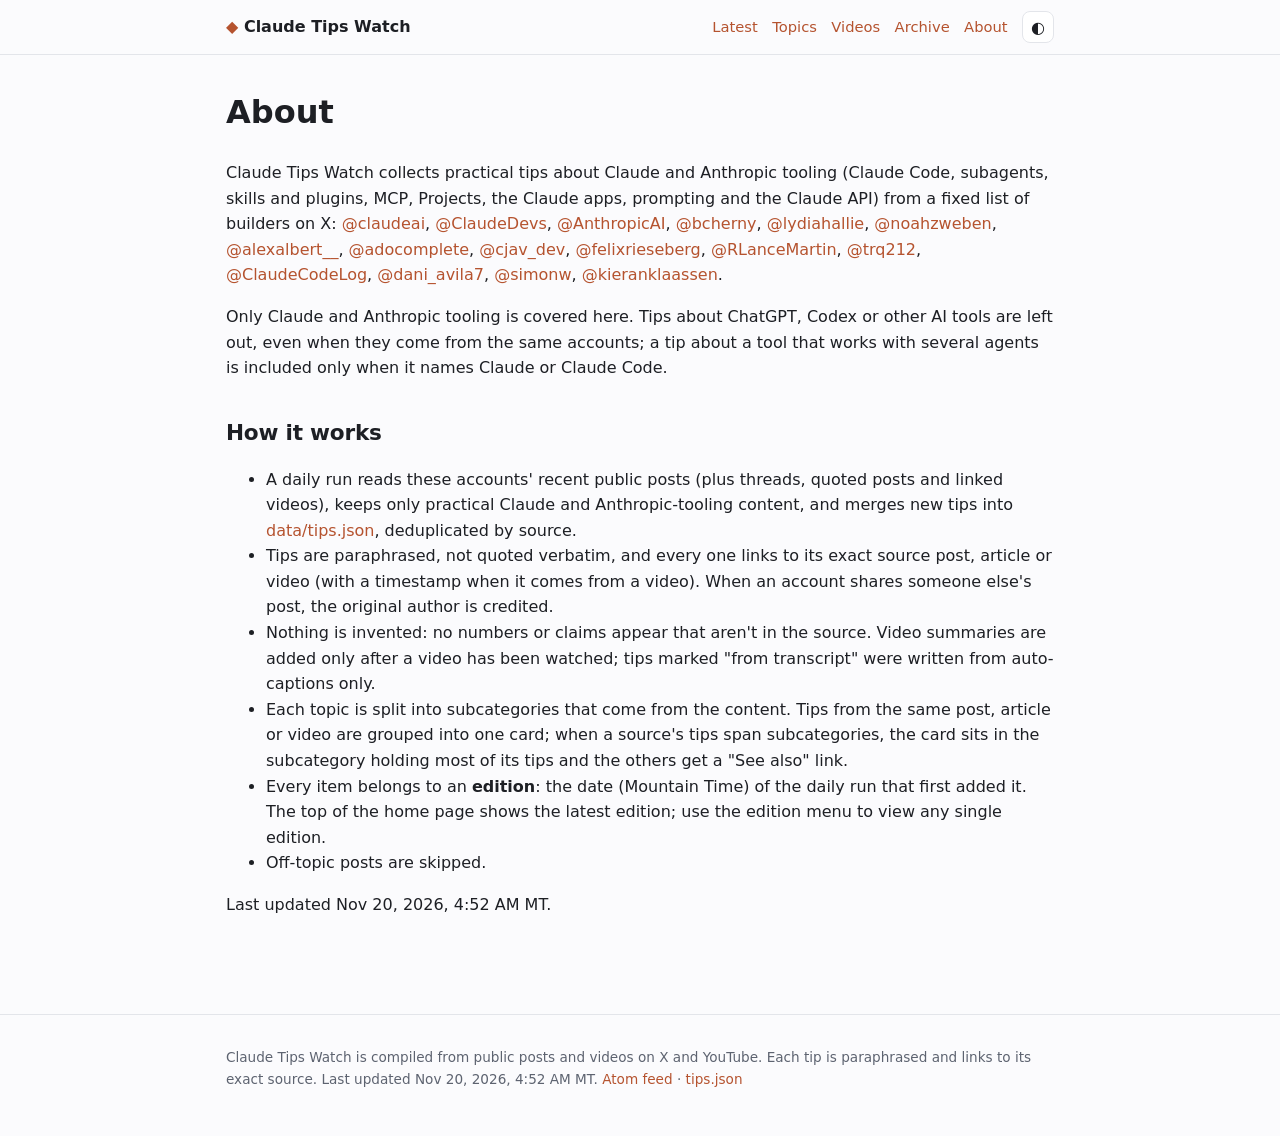
==== about/index.html @ 080eda7b "Daily update 2026-11-20: Lydia Hallie talk watched (19 tips)" ====
<!DOCTYPE html>
<html lang="en">
<head>
<meta charset="utf-8">
<meta name="viewport" content="width=device-width, initial-scale=1">
<title>About · Claude Tips Watch</title>
<meta name="description" content="What Claude Tips Watch is and how it&#x27;s made.">
<link rel="canonical" href="https://cfmayer.github.io/claude-tips-watch/about/">
<meta name="color-scheme" content="light dark">
<script>(function(){var d=document.documentElement,t=null;try{t=localStorage.getItem('theme')}catch(e){}if(t!=='light'&&t!=='dark'){t=window.matchMedia&&matchMedia('(prefers-color-scheme: dark)').matches?'dark':'light'}d.setAttribute('data-theme',t)})();</script>
<link rel="icon" href="../favicon.svg" type="image/svg+xml">
<link rel="alternate" type="application/atom+xml" title="Claude Tips Watch (Atom feed)" href="https://cfmayer.github.io/claude-tips-watch/feed.xml">
<link rel="stylesheet" href="../assets/site.css?v=4c0a76cf">
<meta property="og:site_name" content="Claude Tips Watch">
<meta property="og:title" content="About · Claude Tips Watch">
<meta property="og:description" content="What Claude Tips Watch is and how it&#x27;s made.">
<meta property="og:type" content="website">
<meta property="og:url" content="https://cfmayer.github.io/claude-tips-watch/about/">
</head>
<body>
<a class="skip" href="#main">Skip to content</a>
<header class="top">
  <div class="wrap top-in">
    <a class="brand" href="../"><span class="logo" aria-hidden="true">◆</span> Claude Tips Watch</a>
    <nav>
      <a href="../#latest">Latest</a>
      <a href="../#topics">Topics</a>
      <a href="../?type=video#topics">Videos</a>
      <a href="../archive/">Archive</a>
      <a href="../about/">About</a>
      <button class="theme" type="button" aria-label="Toggle dark mode" onclick="(function(d){var t=d.getAttribute('data-theme')==='dark'?'light':'dark';d.setAttribute('data-theme',t);try{localStorage.setItem('theme',t)}catch(e){}})(document.documentElement)">◐</button>
    </nav>
  </div>
</header>

<main id="main" class="wrap prose">
<h1>About</h1>
<p>Claude Tips Watch collects practical tips about Claude and Anthropic tooling (Claude Code, subagents, skills and plugins, MCP, Projects, the Claude apps, prompting and the Claude API) from a fixed list of builders on X: <a href="https://x.com/claudeai" target="_blank" rel="noopener">@claudeai</a>, <a href="https://x.com/ClaudeDevs" target="_blank" rel="noopener">@ClaudeDevs</a>, <a href="https://x.com/AnthropicAI" target="_blank" rel="noopener">@AnthropicAI</a>, <a href="https://x.com/bcherny" target="_blank" rel="noopener">@bcherny</a>, <a href="https://x.com/lydiahallie" target="_blank" rel="noopener">@lydiahallie</a>, <a href="https://x.com/noahzweben" target="_blank" rel="noopener">@noahzweben</a>, <a href="https://x.com/alexalbert__" target="_blank" rel="noopener">@alexalbert__</a>, <a href="https://x.com/adocomplete" target="_blank" rel="noopener">@adocomplete</a>, <a href="https://x.com/cjav_dev" target="_blank" rel="noopener">@cjav_dev</a>, <a href="https://x.com/felixrieseberg" target="_blank" rel="noopener">@felixrieseberg</a>, <a href="https://x.com/RLanceMartin" target="_blank" rel="noopener">@RLanceMartin</a>, <a href="https://x.com/trq212" target="_blank" rel="noopener">@trq212</a>, <a href="https://x.com/ClaudeCodeLog" target="_blank" rel="noopener">@ClaudeCodeLog</a>, <a href="https://x.com/dani_avila7" target="_blank" rel="noopener">@dani_avila7</a>, <a href="https://x.com/simonw" target="_blank" rel="noopener">@simonw</a>, <a href="https://x.com/kieranklaassen" target="_blank" rel="noopener">@kieranklaassen</a>.</p><p>Only Claude and Anthropic tooling is covered here. Tips about ChatGPT, Codex or other AI tools are left out, even when they come from the same accounts; a tip about a tool that works with several agents is included only when it names Claude or Claude Code.</p>
<h2>How it works</h2>
<ul>
<li>A daily run reads these accounts' recent public posts (plus threads, quoted posts and linked videos), keeps only practical Claude and Anthropic-tooling content, and merges new tips into <a href="../data/tips.json">data/tips.json</a>, deduplicated by source.</li>
<li>Tips are paraphrased, not quoted verbatim, and every one links to its exact source post, article or video (with a timestamp when it comes from a video). When an account shares someone else's post, the original author is credited.</li>
<li>Nothing is invented: no numbers or claims appear that aren't in the source. Video summaries are added only after a video has been watched; tips marked "from transcript" were written from auto-captions only.</li>
<li>Each topic is split into subcategories that come from the content. Tips from the same post, article or video are grouped into one card; when a source's tips span subcategories, the card sits in the subcategory holding most of its tips and the others get a "See also" link.</li>
<li>Every item belongs to an <strong>edition</strong>: the date (Mountain Time) of the daily run that first added it. The top of the home page shows the latest edition; use the edition menu to view any single edition.</li>
<li>Off-topic posts are skipped.</li>
</ul>
<p>Last updated Nov 20, 2026, 4:52 AM MT.</p>
</main>
<footer class="foot"><div class="wrap">
<p>Claude Tips Watch is compiled from public posts and videos on X and YouTube. Each tip is paraphrased and links to its exact source. Last updated Nov 20, 2026, 4:52 AM MT. <a href="https://cfmayer.github.io/claude-tips-watch/feed.xml">Atom feed</a> · <a href="../data/tips.json">tips.json</a></p>
</div></footer>
</body></html>
---- assets/site.css ----
:root{--bg:#fbfbfd;--fg:#1d1f24;--muted:#5d6370;--card:#fff;--line:#e3e5ea;--accent:#b5532f;--accent-soft:#fbe9e1;--ok:#2b8a3e;--warn:#b26a00;--tr:#7048e8}
[data-theme=dark]{--bg:#111318;--fg:#e6e8ee;--muted:#9aa1ae;--card:#1a1d24;--line:#2b2f39;--accent:#f0a07f;--accent-soft:#3a2720;--ok:#69db7c;--warn:#ffc078;--tr:#b197fc}
*{box-sizing:border-box}
html{scroll-behavior:smooth;scroll-padding-top:4.5rem}
body{margin:0;background:var(--bg);color:var(--fg);font:16px/1.6 system-ui,-apple-system,"Segoe UI",Roboto,Helvetica,Arial,sans-serif;-webkit-text-size-adjust:100%}
a{color:var(--accent);text-decoration:none}a:hover{text-decoration:underline}
.wrap{max-width:860px;margin:0 auto;padding:0 1rem}
.skip{position:absolute;left:-999px}.skip:focus{left:1rem;top:1rem;background:var(--card);padding:.5rem;z-index:9}
.sr{position:absolute;width:1px;height:1px;overflow:hidden;clip:rect(0 0 0 0)}
.top{position:sticky;top:0;z-index:5;background:color-mix(in srgb,var(--bg) 88%,transparent);backdrop-filter:blur(8px);border-bottom:1px solid var(--line)}
.top-in{display:flex;align-items:center;justify-content:space-between;gap:1rem;height:3.4rem}
.brand{font-weight:700;color:var(--fg);white-space:nowrap}.logo{color:var(--accent)}
.top nav{display:flex;gap:.9rem;align-items:center;font-size:.92rem;overflow-x:auto}
.theme{border:1px solid var(--line);background:var(--card);color:var(--fg);border-radius:8px;width:2rem;height:2rem;cursor:pointer;font-size:1rem}
.hero{padding:2rem 0 .5rem}.hero h1{font-size:2.1rem;margin:0 0 .3rem;letter-spacing:-.02em}
.lede{color:var(--muted);margin:.2rem 0 .6rem;font-size:1.05rem}.stats{font-size:.92rem;color:var(--muted);margin:0}
.controls{position:sticky;top:3.4rem;z-index:4;background:var(--bg);padding:.8rem 0 .5rem;border-bottom:1px solid var(--line);display:grid;grid-template-columns:1fr;gap:.5rem}
.selects{display:grid;grid-template-columns:repeat(4,1fr);gap:.4rem}
.selects select{font:inherit;font-size:.88rem;padding:.45rem .5rem;border:1px solid var(--line);border-radius:10px;background:var(--card);color:var(--fg);width:100%;min-width:0}
#q,#aq{font:inherit;padding:.6rem .8rem;border:1px solid var(--line);border-radius:10px;background:var(--card);color:var(--fg);width:100%}
#q:focus,#aq:focus,.selects select:focus{outline:2px solid var(--accent);outline-offset:1px}
.chips{grid-column:1/-1;display:flex;gap:.4rem;overflow-x:auto;padding-bottom:.2rem;scrollbar-width:thin}
.chip{font:inherit;font-size:.85rem;white-space:nowrap;border:1px solid var(--line);background:var(--card);color:var(--fg);border-radius:999px;padding:.25rem .7rem;cursor:pointer}
.chip span{color:var(--muted);font-size:.78rem}.chip[aria-pressed=true]{background:var(--accent);border-color:var(--accent);color:#fff}.chip[aria-pressed=true] span{color:#fff}
.status{grid-column:1/-1;margin:0;font-size:.85rem;color:var(--muted);min-height:1.2em}
h2{font-size:1.35rem;margin:2.2rem 0 .8rem;letter-spacing:-.01em}.count{font-size:.85rem;color:var(--muted);font-weight:500;background:var(--accent-soft);border-radius:999px;padding:.05rem .55rem;vertical-align:middle}
.hint{color:var(--muted);font-size:.9rem;margin-top:-.4rem}
.toc ul{list-style:none;padding:0;margin:0}.tocl{display:grid;grid-template-columns:repeat(auto-fill,minmax(250px,1fr));gap:.8rem 1.2rem}.toc li span{color:var(--muted);font-size:.85rem}.toc .tt{font-weight:600}.tocl ul{margin:.2rem 0 0 .2rem;padding-left:.7rem;border-left:2px solid var(--line);font-size:.9rem}
.card{background:var(--card);border:1px solid var(--line);border-radius:12px;padding:.9rem 1rem;margin:.7rem 0}
.card:target,.t:target{outline:2px solid var(--accent);outline-offset:2px;border-radius:6px}
.card h3{font-size:1.04rem;margin:.25rem 0 .35rem;line-height:1.35}
.card p{margin:.3rem 0}
.meta{display:flex;flex-wrap:wrap;gap:.25rem .7rem;font-size:.82rem;color:var(--muted);align-items:center}
.topic-pill{background:var(--accent-soft);border-radius:999px;padding:.05rem .55rem;font-weight:600}
.credit{font-style:italic}
.note{font-size:.82rem;color:var(--tr)}
.src{font-size:.86rem}.perma{color:var(--muted)}
.badge{display:inline-block;font-size:.75rem;font-weight:600;border-radius:6px;padding:.05rem .45rem;margin-right:.3rem;border:1px solid currentColor}
.badge.ok{color:var(--ok)}.badge.wait{color:var(--warn)}.badge.tr{color:var(--tr)}.badge.skip{color:var(--muted)}
.empty{color:var(--muted)}
.tablewrap{overflow-x:auto;margin-top:1rem}
table.archive{border-collapse:collapse;width:100%;font-size:.9rem}
.archive th,.archive td{text-align:left;padding:.45rem .5rem;border-bottom:1px solid var(--line);vertical-align:top}
.archive td:first-child{white-space:nowrap;color:var(--muted)}
.prose{padding-bottom:2rem}.prose h1{margin-top:2rem}
.foot{border-top:1px solid var(--line);margin-top:3rem;padding:1.2rem 0 2rem;color:var(--muted);font-size:.85rem}
h3.sch{font-size:1.02rem;margin:1.4rem 0 .4rem;color:var(--muted);text-transform:uppercase;letter-spacing:.04em}
.card h3 .n{font-size:.78rem;color:var(--muted);font-weight:500}
.card .sum{color:var(--fg);font-size:.95rem}
ul.tips{margin:.5rem 0 .3rem;padding-left:1.1rem}ul.tips li{margin:.35rem 0}
.t .credit,.t .tsrc,.t .xsub{font-size:.8rem}.t .credit{color:var(--muted)}
.xsub{background:var(--accent-soft);border-radius:999px;padding:0 .45rem;white-space:nowrap}
.ts{font-variant-numeric:tabular-nums;font-size:.82rem;font-weight:600;white-space:nowrap}span.ts{color:var(--muted)}
.type{font-weight:600;color:var(--fg)}.type.video{color:var(--tr)}.type.article{color:var(--ok)}
.badge.ed{color:var(--muted);font-weight:500}
.seealso{font-size:.88rem;color:var(--muted);margin:.3rem 0 .8rem;padding:.4rem .7rem;border-left:3px solid var(--accent-soft)}.seealso ul{list-style:none;margin:.1rem 0 0;padding:0}.seealso span{font-size:.82rem}
.latest{background:var(--card);border:1px solid var(--accent);border-radius:14px;padding:.8rem 1rem;margin:1rem 0}
.latest h2{margin:.1rem 0 .3rem}.kicker{margin:0;font-size:.78rem;text-transform:uppercase;letter-spacing:.08em;color:var(--accent);font-weight:700}
.latest .hint{margin:.2rem 0 .5rem}
.btn{font:inherit;font-size:.88rem;border:1px solid var(--accent);background:var(--accent);color:#fff;border-radius:8px;padding:.3rem .8rem;cursor:pointer}
.linkbtn{font:inherit;border:0;background:none;color:var(--accent);cursor:pointer;padding:0;text-decoration:underline}
.edindex{margin-top:.6rem}.edindex summary{cursor:pointer;font-weight:600;font-size:.92rem}
.eitopic h3{font-size:.95rem;margin:.8rem 0 .2rem}.eisub h4{font-size:.82rem;margin:.3rem 0 .1rem;color:var(--muted);font-weight:600}
.eisub ul{margin:0;padding-left:1.1rem;font-size:.88rem}.eisub li span{color:var(--muted);font-size:.78rem}
.wide{max-width:1100px}
@media (max-width:600px){.controls{position:static}.selects{grid-template-columns:1fr 1fr}.card{padding:.8rem .8rem}ul.tips{padding-left:1rem}.hero h1{font-size:1.7rem}.controls{grid-template-columns:1fr}.top nav a:nth-child(1),.top nav a:nth-child(2){display:none}}
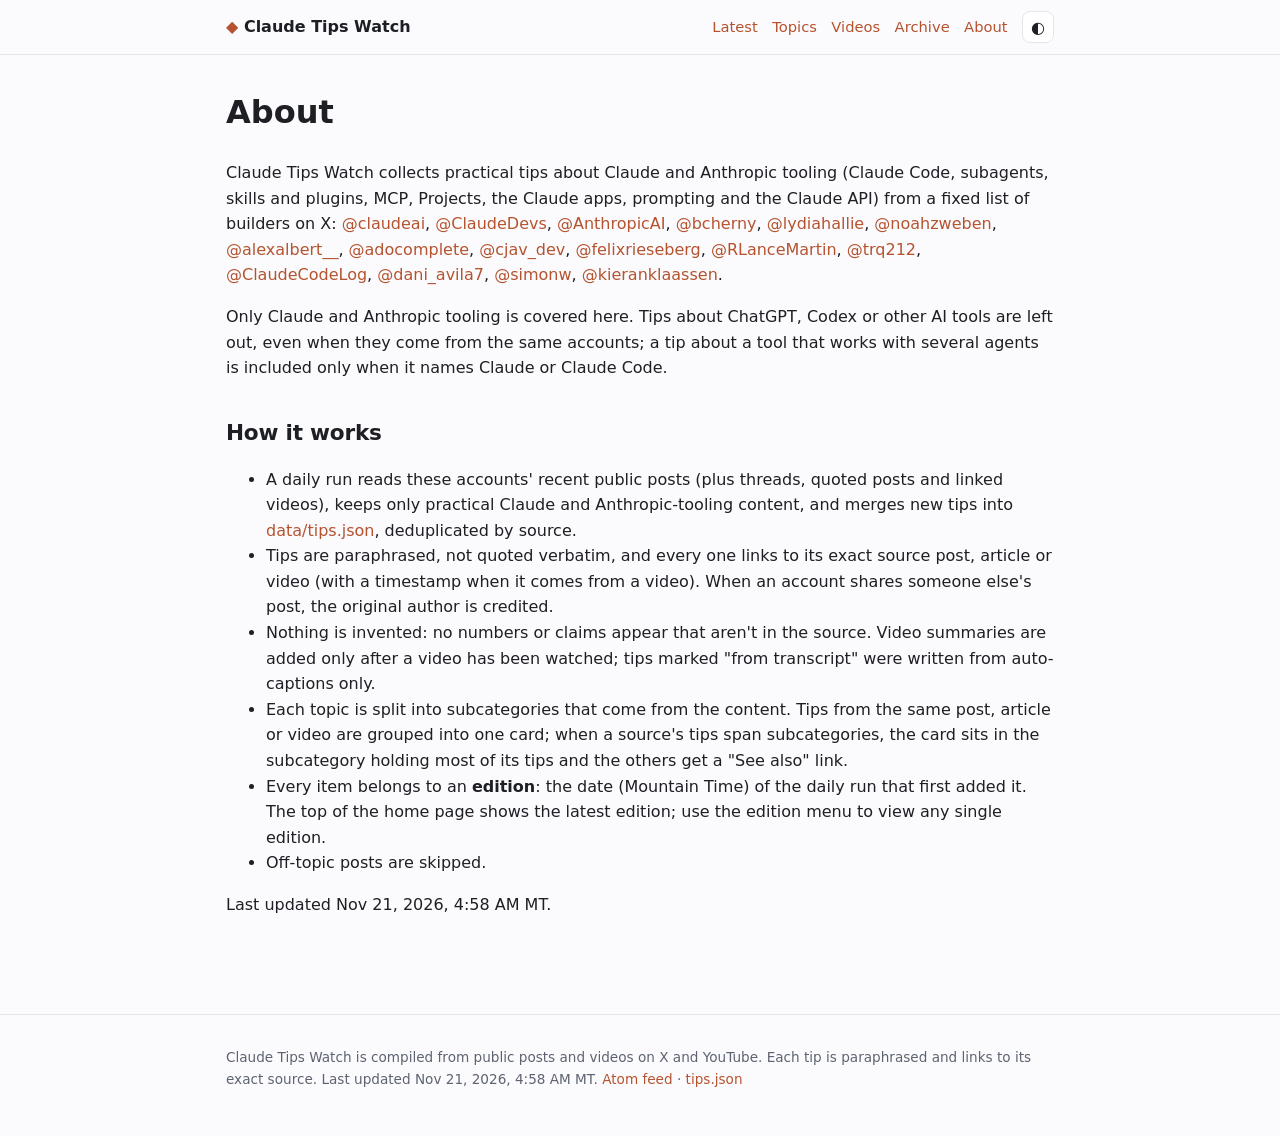
==== commit e70618b7: "Daily update 2026-11-21: Claude Code 2.1.330, vulnerability-scanner skill, MCP Events (6 tips)" ====
--- a/about/index.html
+++ b/about/index.html
@@ -45,9 +45,9 @@
 <li>Every item belongs to an <strong>edition</strong>: the date (Mountain Time) of the daily run that first added it. The top of the home page shows the latest edition; use the edition menu to view any single edition.</li>
 <li>Off-topic posts are skipped.</li>
 </ul>
-<p>Last updated Nov 20, 2026, 4:52 AM MT.</p>
+<p>Last updated Nov 21, 2026, 4:58 AM MT.</p>
 </main>
 <footer class="foot"><div class="wrap">
-<p>Claude Tips Watch is compiled from public posts and videos on X and YouTube. Each tip is paraphrased and links to its exact source. Last updated Nov 20, 2026, 4:52 AM MT. <a href="https://cfmayer.github.io/claude-tips-watch/feed.xml">Atom feed</a> · <a href="../data/tips.json">tips.json</a></p>
+<p>Claude Tips Watch is compiled from public posts and videos on X and YouTube. Each tip is paraphrased and links to its exact source. Last updated Nov 21, 2026, 4:58 AM MT. <a href="https://cfmayer.github.io/claude-tips-watch/feed.xml">Atom feed</a> · <a href="../data/tips.json">tips.json</a></p>
 </div></footer>
 </body></html>
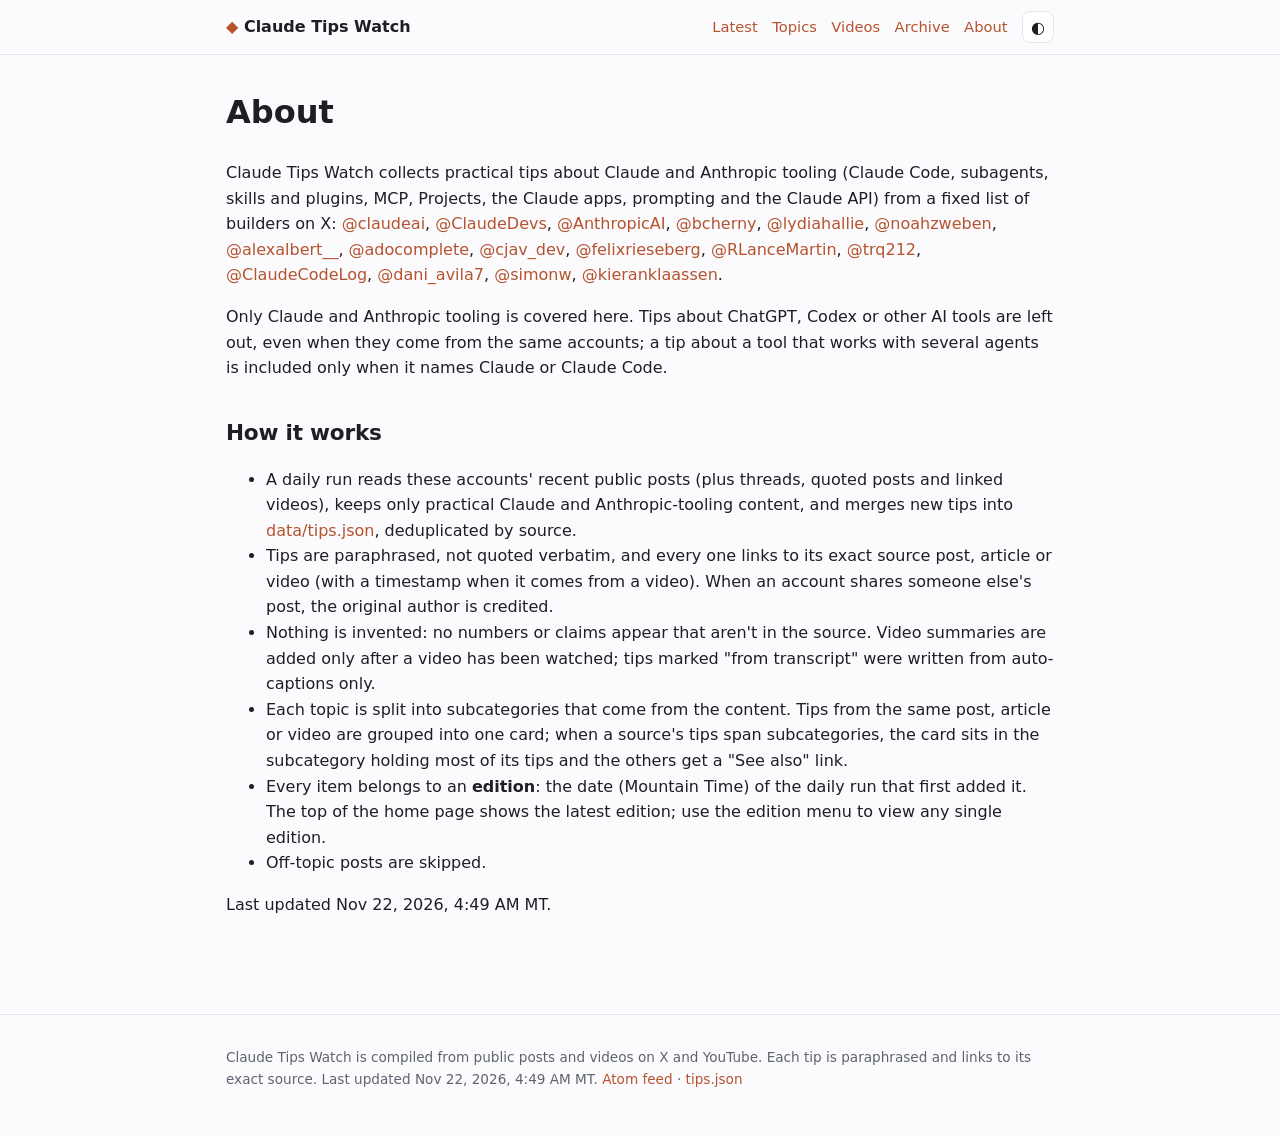
==== commit 54dadf63: "Daily update 2026-11-22: dependency-cooldown setting, easel usage (2 tips)" ====
--- a/about/index.html
+++ b/about/index.html
@@ -45,9 +45,9 @@
 <li>Every item belongs to an <strong>edition</strong>: the date (Mountain Time) of the daily run that first added it. The top of the home page shows the latest edition; use the edition menu to view any single edition.</li>
 <li>Off-topic posts are skipped.</li>
 </ul>
-<p>Last updated Nov 21, 2026, 4:58 AM MT.</p>
+<p>Last updated Nov 22, 2026, 4:49 AM MT.</p>
 </main>
 <footer class="foot"><div class="wrap">
-<p>Claude Tips Watch is compiled from public posts and videos on X and YouTube. Each tip is paraphrased and links to its exact source. Last updated Nov 21, 2026, 4:58 AM MT. <a href="https://cfmayer.github.io/claude-tips-watch/feed.xml">Atom feed</a> · <a href="../data/tips.json">tips.json</a></p>
+<p>Claude Tips Watch is compiled from public posts and videos on X and YouTube. Each tip is paraphrased and links to its exact source. Last updated Nov 22, 2026, 4:49 AM MT. <a href="https://cfmayer.github.io/claude-tips-watch/feed.xml">Atom feed</a> · <a href="../data/tips.json">tips.json</a></p>
 </div></footer>
 </body></html>
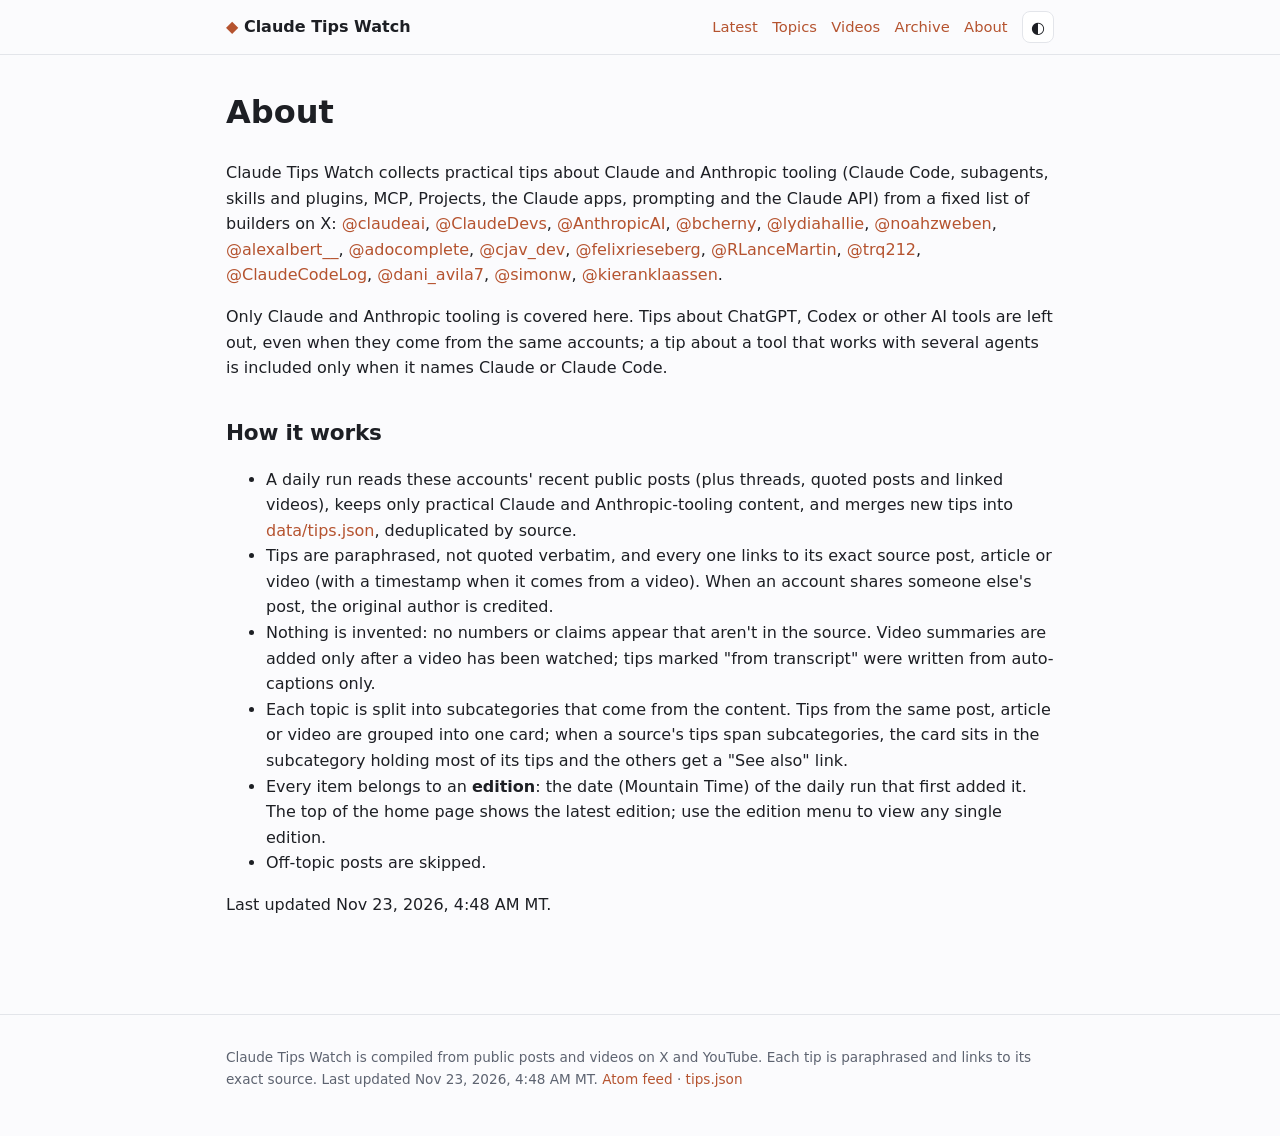
==== commit eddb52c5: "Daily update 2026-11-23" ====
--- a/about/index.html
+++ b/about/index.html
@@ -45,9 +45,9 @@
 <li>Every item belongs to an <strong>edition</strong>: the date (Mountain Time) of the daily run that first added it. The top of the home page shows the latest edition; use the edition menu to view any single edition.</li>
 <li>Off-topic posts are skipped.</li>
 </ul>
-<p>Last updated Nov 22, 2026, 4:49 AM MT.</p>
+<p>Last updated Nov 23, 2026, 4:48 AM MT.</p>
 </main>
 <footer class="foot"><div class="wrap">
-<p>Claude Tips Watch is compiled from public posts and videos on X and YouTube. Each tip is paraphrased and links to its exact source. Last updated Nov 22, 2026, 4:49 AM MT. <a href="https://cfmayer.github.io/claude-tips-watch/feed.xml">Atom feed</a> · <a href="../data/tips.json">tips.json</a></p>
+<p>Claude Tips Watch is compiled from public posts and videos on X and YouTube. Each tip is paraphrased and links to its exact source. Last updated Nov 23, 2026, 4:48 AM MT. <a href="https://cfmayer.github.io/claude-tips-watch/feed.xml">Atom feed</a> · <a href="../data/tips.json">tips.json</a></p>
 </div></footer>
 </body></html>
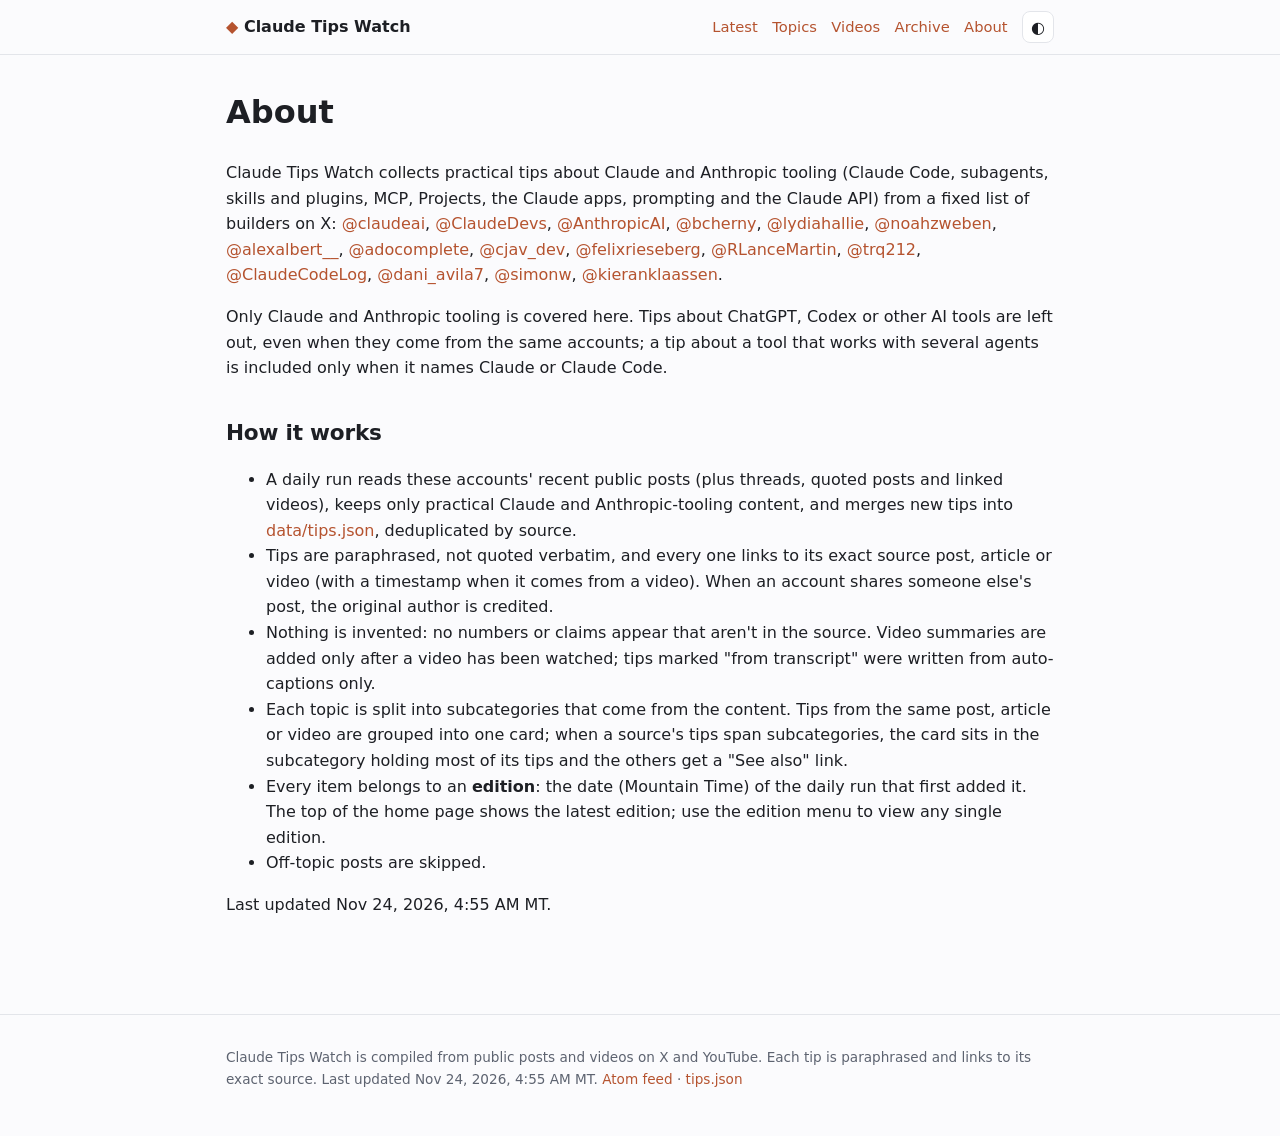
==== commit 4b12e419: "Daily update 2026-11-24" ====
--- a/about/index.html
+++ b/about/index.html
@@ -45,9 +45,9 @@
 <li>Every item belongs to an <strong>edition</strong>: the date (Mountain Time) of the daily run that first added it. The top of the home page shows the latest edition; use the edition menu to view any single edition.</li>
 <li>Off-topic posts are skipped.</li>
 </ul>
-<p>Last updated Nov 23, 2026, 4:48 AM MT.</p>
+<p>Last updated Nov 24, 2026, 4:55 AM MT.</p>
 </main>
 <footer class="foot"><div class="wrap">
-<p>Claude Tips Watch is compiled from public posts and videos on X and YouTube. Each tip is paraphrased and links to its exact source. Last updated Nov 23, 2026, 4:48 AM MT. <a href="https://cfmayer.github.io/claude-tips-watch/feed.xml">Atom feed</a> · <a href="../data/tips.json">tips.json</a></p>
+<p>Claude Tips Watch is compiled from public posts and videos on X and YouTube. Each tip is paraphrased and links to its exact source. Last updated Nov 24, 2026, 4:55 AM MT. <a href="https://cfmayer.github.io/claude-tips-watch/feed.xml">Atom feed</a> · <a href="../data/tips.json">tips.json</a></p>
 </div></footer>
 </body></html>
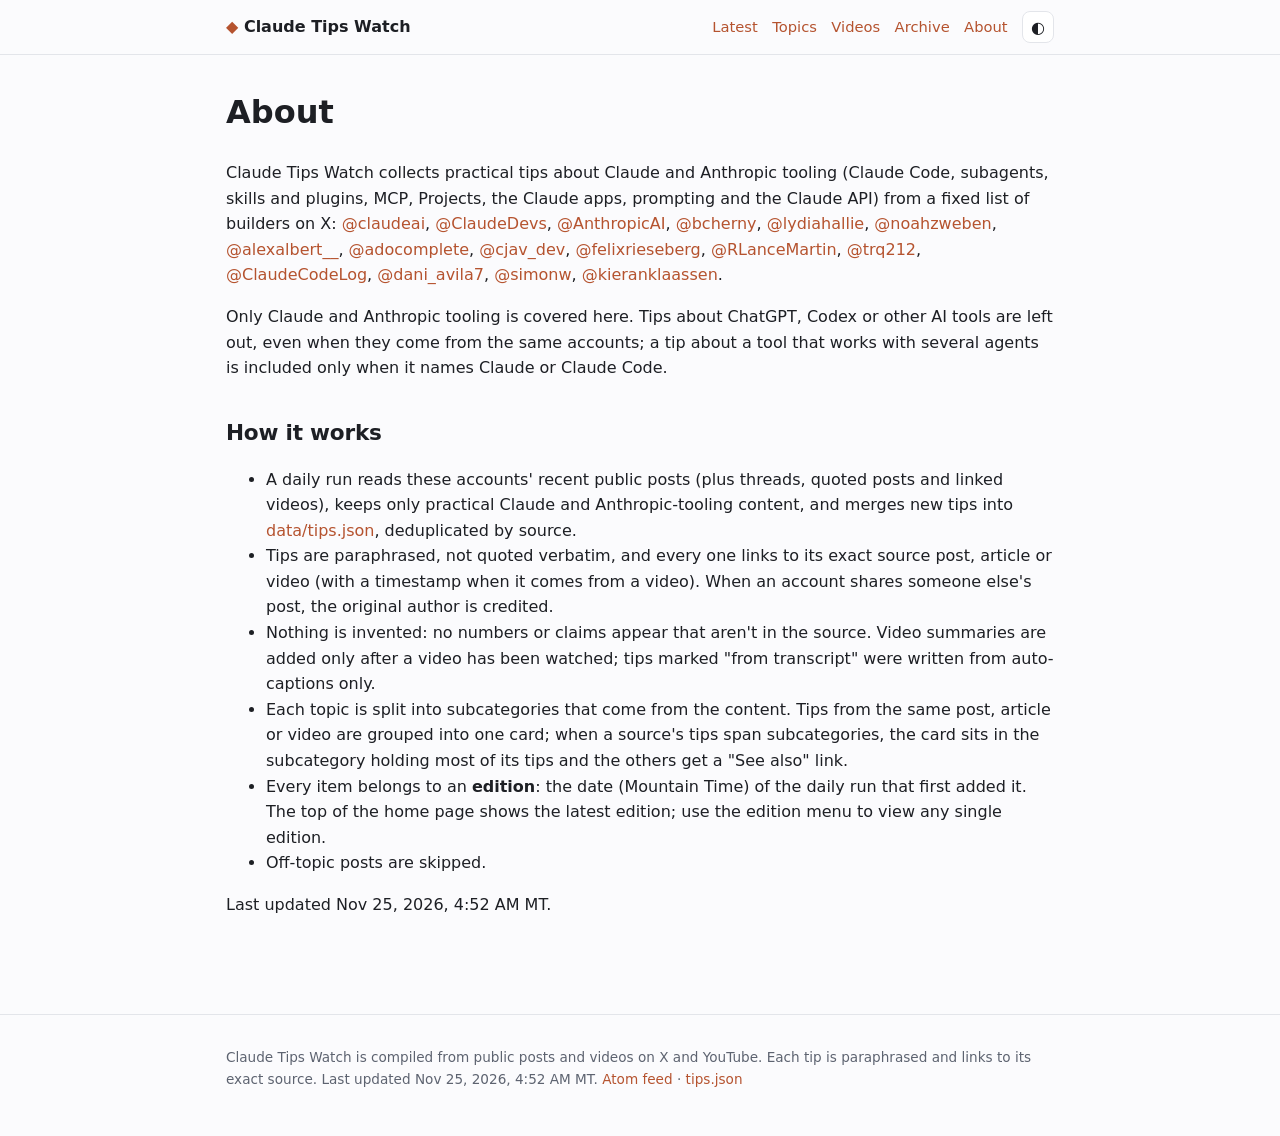
==== commit a6cffe1d: "Daily update 2026-11-25" ====
--- a/about/index.html
+++ b/about/index.html
@@ -45,9 +45,9 @@
 <li>Every item belongs to an <strong>edition</strong>: the date (Mountain Time) of the daily run that first added it. The top of the home page shows the latest edition; use the edition menu to view any single edition.</li>
 <li>Off-topic posts are skipped.</li>
 </ul>
-<p>Last updated Nov 24, 2026, 4:55 AM MT.</p>
+<p>Last updated Nov 25, 2026, 4:52 AM MT.</p>
 </main>
 <footer class="foot"><div class="wrap">
-<p>Claude Tips Watch is compiled from public posts and videos on X and YouTube. Each tip is paraphrased and links to its exact source. Last updated Nov 24, 2026, 4:55 AM MT. <a href="https://cfmayer.github.io/claude-tips-watch/feed.xml">Atom feed</a> · <a href="../data/tips.json">tips.json</a></p>
+<p>Claude Tips Watch is compiled from public posts and videos on X and YouTube. Each tip is paraphrased and links to its exact source. Last updated Nov 25, 2026, 4:52 AM MT. <a href="https://cfmayer.github.io/claude-tips-watch/feed.xml">Atom feed</a> · <a href="../data/tips.json">tips.json</a></p>
 </div></footer>
 </body></html>
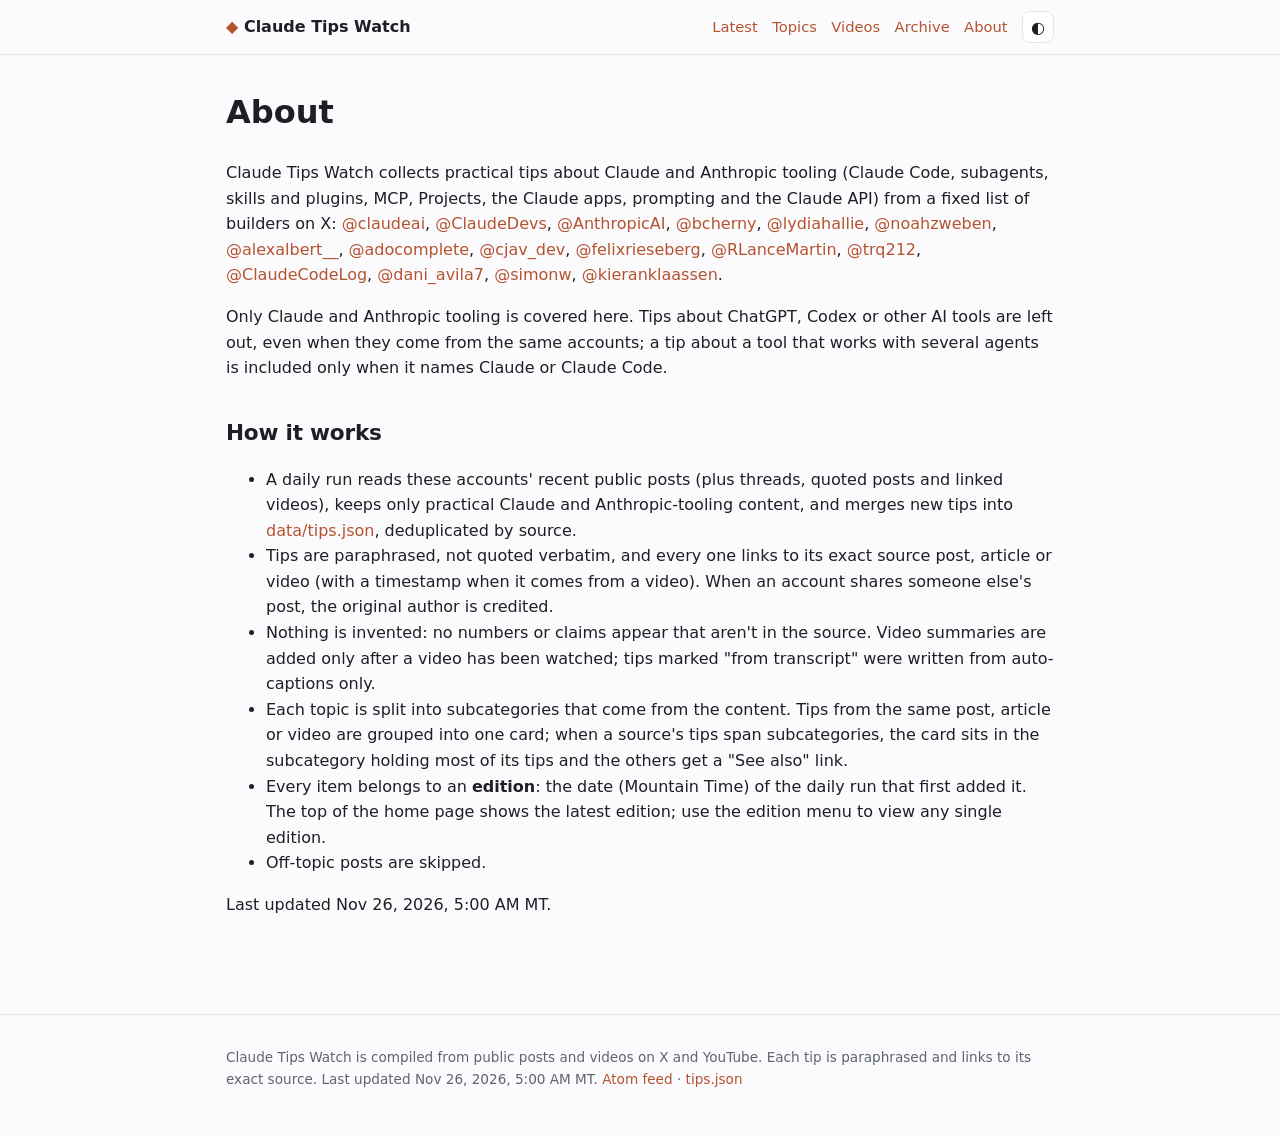
==== commit 94c8b3d0: "Daily update 2026-11-26" ====
--- a/about/index.html
+++ b/about/index.html
@@ -45,9 +45,9 @@
 <li>Every item belongs to an <strong>edition</strong>: the date (Mountain Time) of the daily run that first added it. The top of the home page shows the latest edition; use the edition menu to view any single edition.</li>
 <li>Off-topic posts are skipped.</li>
 </ul>
-<p>Last updated Nov 25, 2026, 4:52 AM MT.</p>
+<p>Last updated Nov 26, 2026, 5:00 AM MT.</p>
 </main>
 <footer class="foot"><div class="wrap">
-<p>Claude Tips Watch is compiled from public posts and videos on X and YouTube. Each tip is paraphrased and links to its exact source. Last updated Nov 25, 2026, 4:52 AM MT. <a href="https://cfmayer.github.io/claude-tips-watch/feed.xml">Atom feed</a> · <a href="../data/tips.json">tips.json</a></p>
+<p>Claude Tips Watch is compiled from public posts and videos on X and YouTube. Each tip is paraphrased and links to its exact source. Last updated Nov 26, 2026, 5:00 AM MT. <a href="https://cfmayer.github.io/claude-tips-watch/feed.xml">Atom feed</a> · <a href="../data/tips.json">tips.json</a></p>
 </div></footer>
 </body></html>
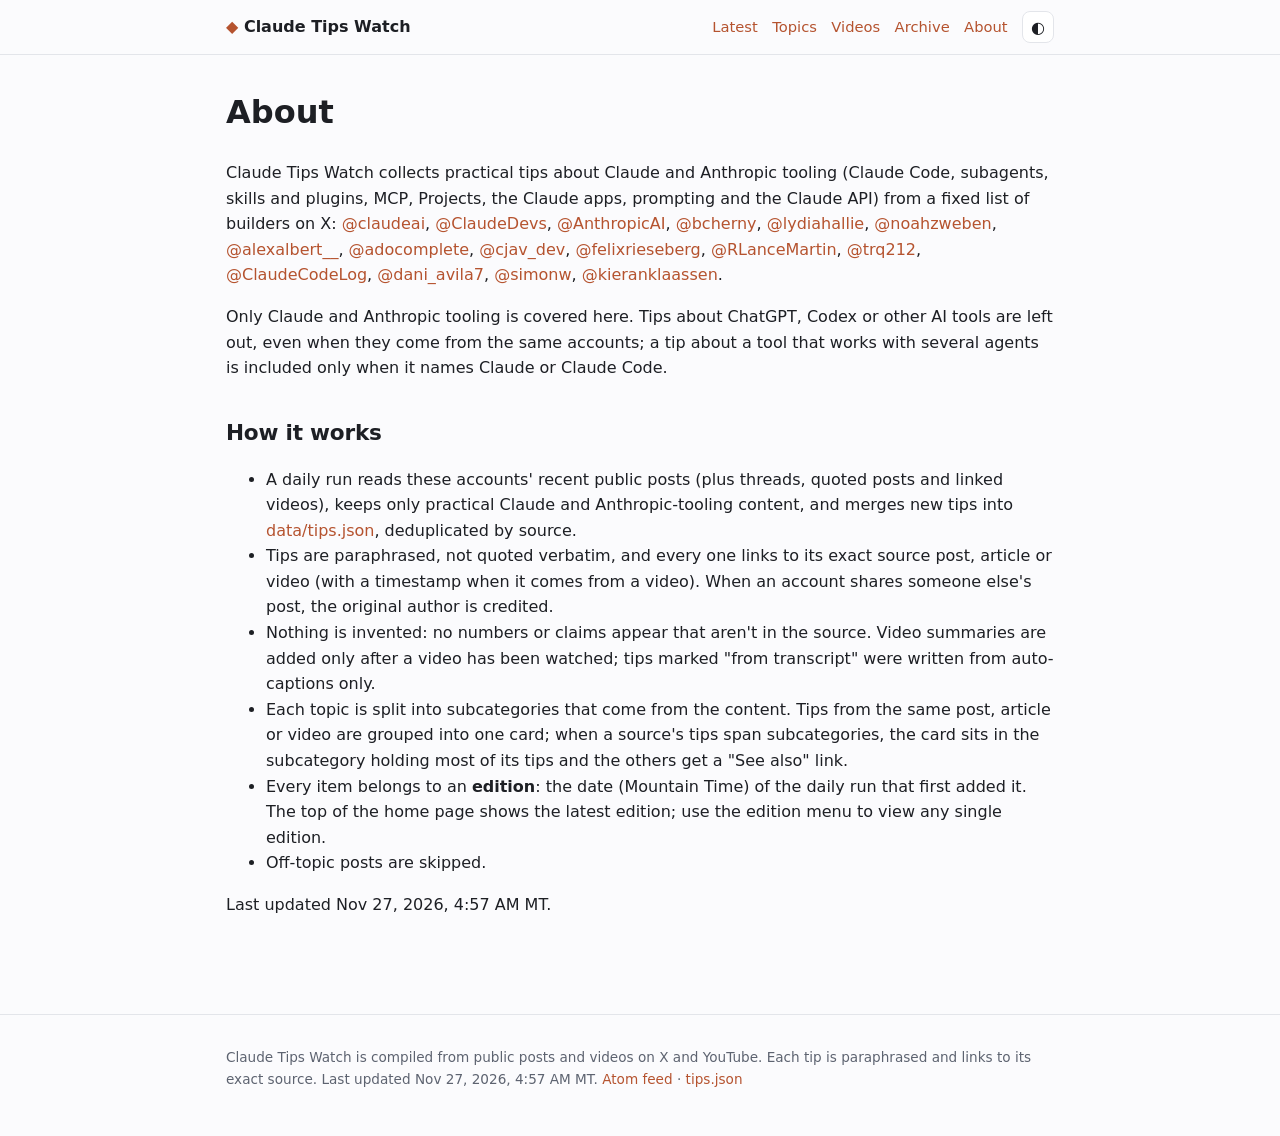
==== commit 7893345b: "Daily update 2026-11-27" ====
--- a/about/index.html
+++ b/about/index.html
@@ -45,9 +45,9 @@
 <li>Every item belongs to an <strong>edition</strong>: the date (Mountain Time) of the daily run that first added it. The top of the home page shows the latest edition; use the edition menu to view any single edition.</li>
 <li>Off-topic posts are skipped.</li>
 </ul>
-<p>Last updated Nov 26, 2026, 5:00 AM MT.</p>
+<p>Last updated Nov 27, 2026, 4:57 AM MT.</p>
 </main>
 <footer class="foot"><div class="wrap">
-<p>Claude Tips Watch is compiled from public posts and videos on X and YouTube. Each tip is paraphrased and links to its exact source. Last updated Nov 26, 2026, 5:00 AM MT. <a href="https://cfmayer.github.io/claude-tips-watch/feed.xml">Atom feed</a> · <a href="../data/tips.json">tips.json</a></p>
+<p>Claude Tips Watch is compiled from public posts and videos on X and YouTube. Each tip is paraphrased and links to its exact source. Last updated Nov 27, 2026, 4:57 AM MT. <a href="https://cfmayer.github.io/claude-tips-watch/feed.xml">Atom feed</a> · <a href="../data/tips.json">tips.json</a></p>
 </div></footer>
 </body></html>
